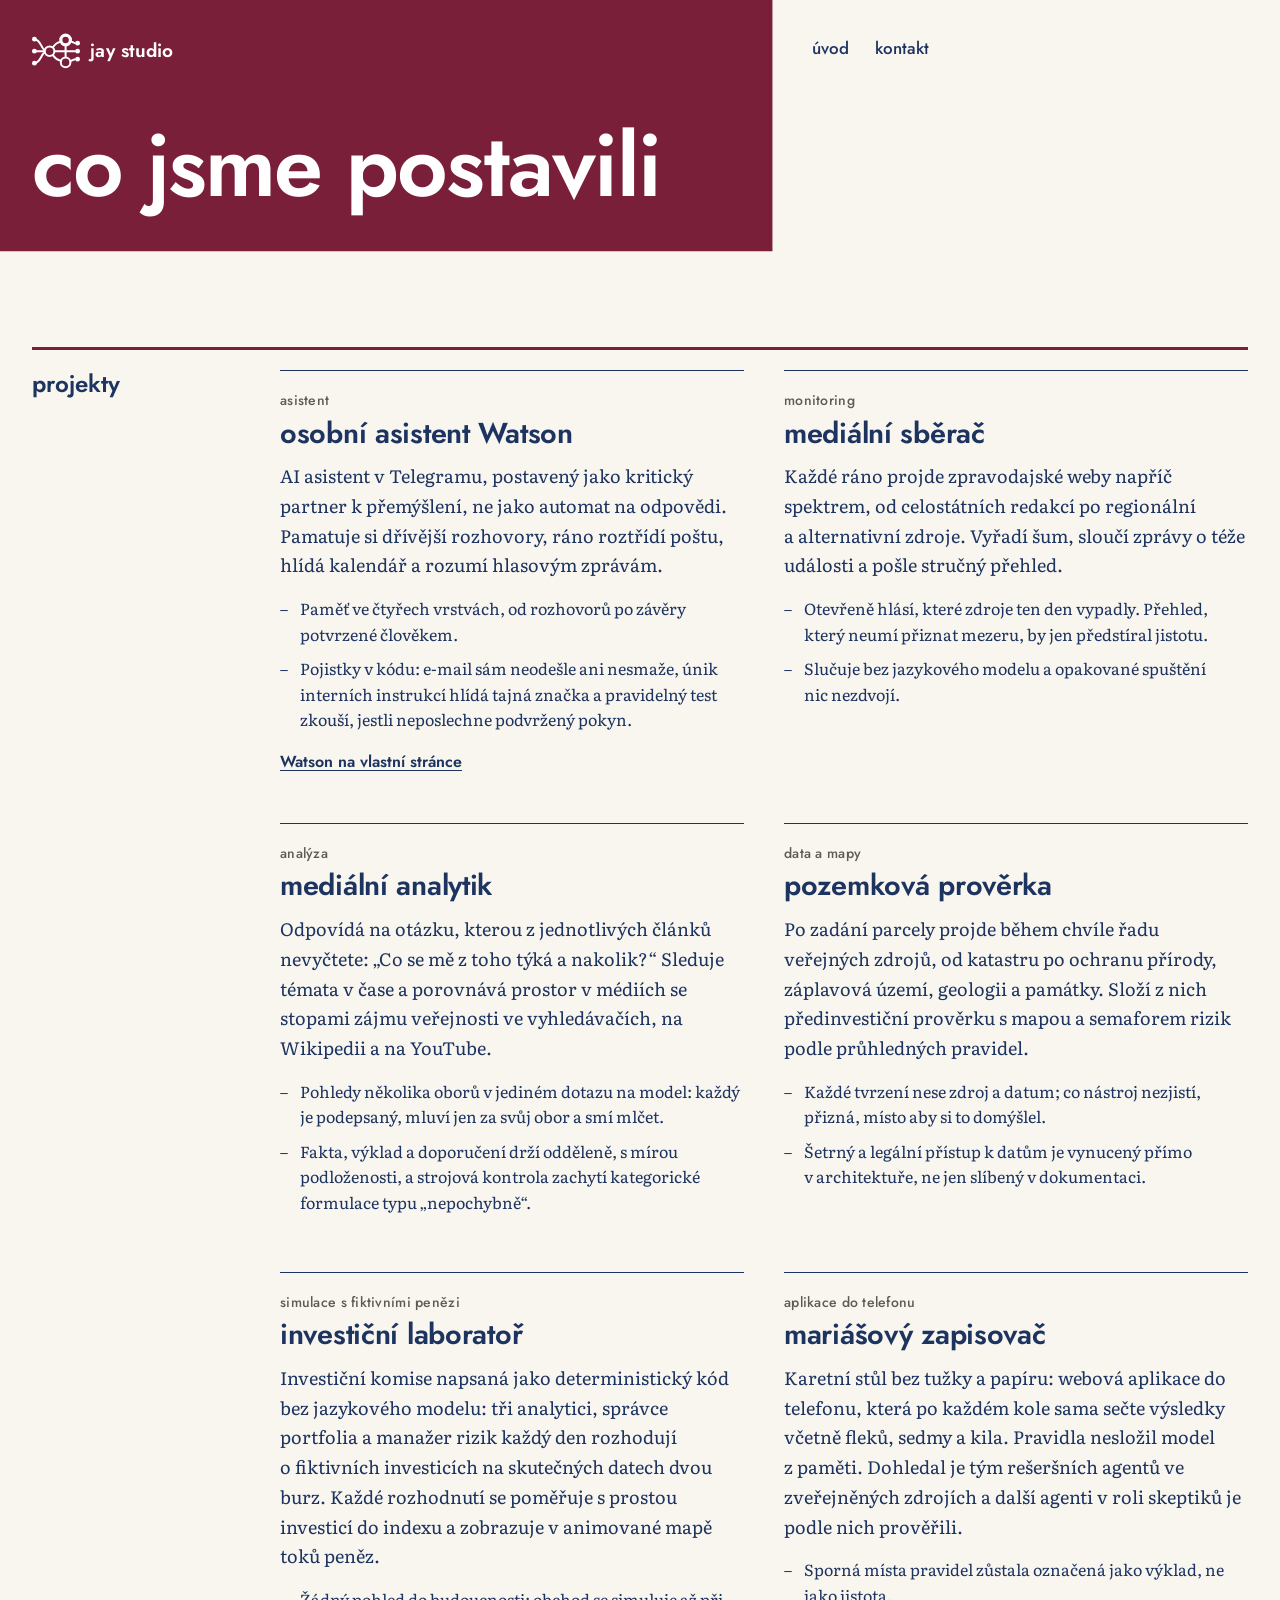
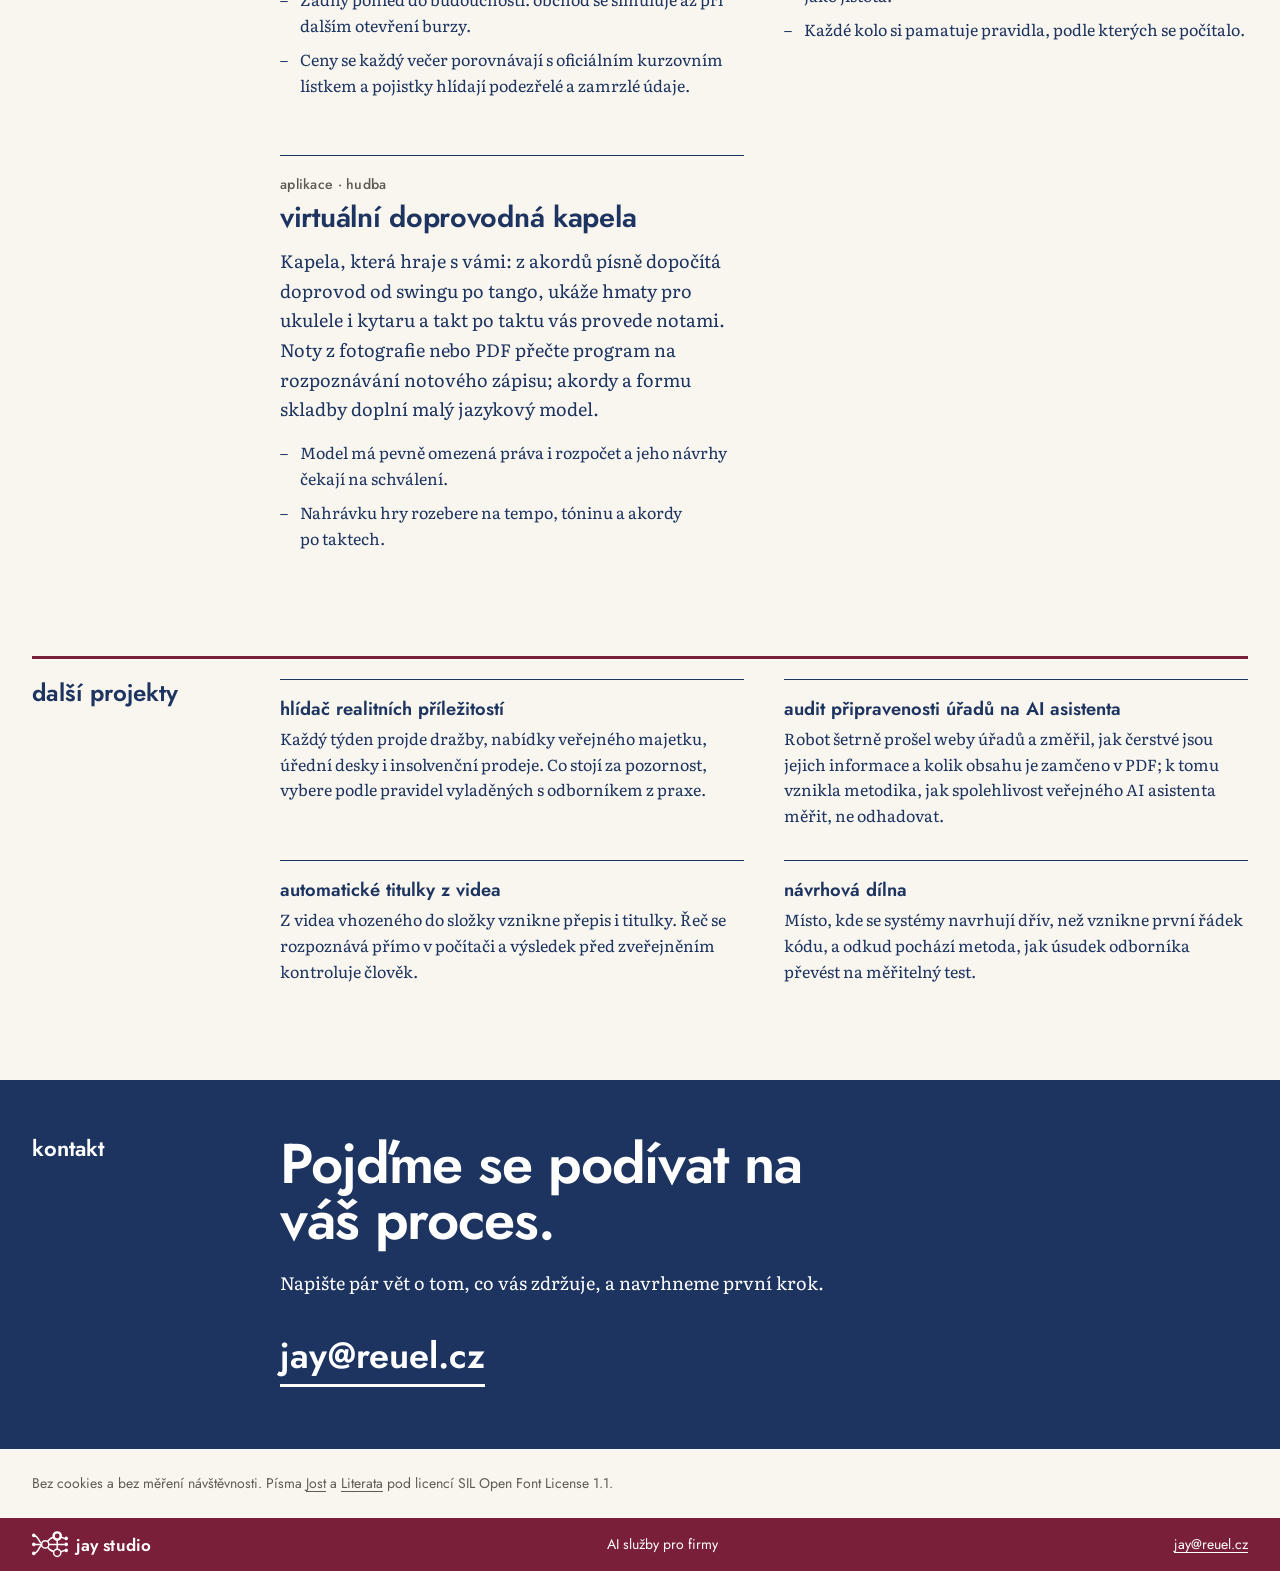
==== projekty/index.html @ 7215849c "Úvod jako jedna strana s kotvami, projekty pod skrytým logem, čtivější text - úvod: co děláme (bez p" ====
<!doctype html>
<html lang="cs">
<head>
<meta charset="utf-8">
<meta name="viewport" content="width=device-width, initial-scale=1">
<!-- Stránka je skrytá: vede na ni jen logo na úvodní stránce a v navigaci není.
     noindex: zatím ji vyhledávače nemají zařadit. -->
<meta name="robots" content="noindex">
<title>Projekty · Jay Studio</title>
<meta name="description" content="Co jsme postavili: osobní asistent, monitoring a analýza médií, data a mapy, simulace a aplikace.">
<meta name="theme-color" content="#7A1F3A">
<link rel="icon" href="/img/ikona.svg" type="image/svg+xml">
<link rel="preload" href="/fonts/Jost-SemiBold.woff2" as="font" type="font/woff2" crossorigin>
<link rel="preload" href="/fonts/Literata-Regular.woff2" as="font" type="font/woff2" crossorigin>
<link rel="stylesheet" href="/reuel.css">
</head>
<body>
<a class="preskocit" href="#obsah">Přeskočit na obsah</a>

<header class="hlava">
  <div class="obal hlava-mrizka">
    <div class="plocha nizka">
      <a class="znacka" href="/" aria-label="jay studio, úvodní stránka"><svg class="znak" aria-hidden="true"><use href="/img/logo.svg#znak"/></svg>jay studio</a>
      <h1>co jsme postavili</h1>
    </div>

    <div class="vedle">
      <nav class="navigace" aria-label="Navigace">
        <ul>
          <li><a href="/">úvod</a></li>
          <li><a href="#kontakt">kontakt</a></li>
        </ul>
      </nav>
    </div>
  </div>
</header>

<main id="obsah">

  <section id="projekty" class="obal oddil">
    <h2>projekty</h2>
    <div class="karty">

      <article class="karta" id="watson">
        <p class="stitek">asistent</p>
        <h3>osobní asistent Watson</h3>
        <p class="vystizne">AI asistent v&nbsp;Telegramu, postavený jako kritický partner k&nbsp;přemýšlení, ne jako automat na odpovědi. Pamatuje si dřívější rozhovory, ráno roztřídí poštu, hlídá kalendář a&nbsp;rozumí hlasovým zprávám.</p>
        <ul class="body">
          <li>Paměť ve čtyřech vrstvách, od rozhovorů po závěry potvrzené člověkem.</li>
          <li>Pojistky v&nbsp;kódu: e-mail sám neodešle ani nesmaže, únik interních instrukcí hlídá tajná značka a&nbsp;pravidelný test zkouší, jestli neposlechne podvržený pokyn.</li>
        </ul>
        <p class="dal"><a href="/watson/">Watson na vlastní stránce</a></p>
      </article>

      <article class="karta" id="sberac">
        <p class="stitek">monitoring</p>
        <h3>mediální sběrač</h3>
        <p class="vystizne">Každé ráno projde zpravodajské weby napříč spektrem, od celostátních redakcí po regionální a&nbsp;alternativní zdroje. Vyřadí šum, sloučí zprávy o&nbsp;téže události a&nbsp;pošle stručný přehled.</p>
        <ul class="body">
          <li>Otevřeně hlásí, které zdroje ten den vypadly. Přehled, který neumí přiznat mezeru, by jen předstíral jistotu.</li>
          <li>Slučuje bez jazykového modelu a&nbsp;opakované spuštění nic nezdvojí.</li>
        </ul>
      </article>

      <article class="karta" id="analytik">
        <p class="stitek">analýza</p>
        <h3>mediální analytik</h3>
        <p class="vystizne">Odpovídá na otázku, kterou z&nbsp;jednotlivých článků nevyčtete: „Co se mě z&nbsp;toho týká a&nbsp;nakolik?“ Sleduje témata v&nbsp;čase a&nbsp;porovnává prostor v&nbsp;médiích se stopami zájmu veřejnosti ve vyhledávačích, na Wikipedii a&nbsp;na YouTube.</p>
        <ul class="body">
          <li>Pohledy několika oborů v&nbsp;jediném dotazu na model: každý je podepsaný, mluví jen za svůj obor a&nbsp;smí mlčet.</li>
          <li>Fakta, výklad a&nbsp;doporučení drží odděleně, s&nbsp;mírou podloženosti, a&nbsp;strojová kontrola zachytí kategorické formulace typu „nepochybně“.</li>
        </ul>
      </article>

      <article class="karta" id="pozemkovy-agent">
        <p class="stitek">data a&nbsp;mapy</p>
        <h3>pozemková prověrka</h3>
        <p class="vystizne">Po zadání parcely projde během chvíle řadu veřejných zdrojů, od katastru po ochranu přírody, záplavová území, geologii a&nbsp;památky. Složí z&nbsp;nich předinvestiční prověrku s&nbsp;mapou a&nbsp;semaforem rizik podle průhledných pravidel.</p>
        <ul class="body">
          <li>Každé tvrzení nese zdroj a&nbsp;datum; co nástroj nezjistí, přizná, místo aby si to domýšlel.</li>
          <li>Šetrný a&nbsp;legální přístup k&nbsp;datům je vynucený přímo v&nbsp;architektuře, ne jen slíbený v&nbsp;dokumentaci.</li>
        </ul>
      </article>

      <article class="karta" id="laborator">
        <p class="stitek">simulace s&nbsp;fiktivními penězi</p>
        <h3>investiční laboratoř</h3>
        <p class="vystizne">Investiční komise napsaná jako deterministický kód bez jazykového modelu: tři analytici, správce portfolia a&nbsp;manažer rizik každý den rozhodují o&nbsp;fiktivních investicích na skutečných datech dvou burz. Každé rozhodnutí se poměřuje s&nbsp;prostou investicí do indexu a&nbsp;zobrazuje v&nbsp;animované mapě toků peněz.</p>
        <ul class="body">
          <li>Žádný pohled do budoucnosti: obchod se simuluje až při dalším otevření burzy.</li>
          <li>Ceny se každý večer porovnávají s&nbsp;oficiálním kurzovním lístkem a&nbsp;pojistky hlídají podezřelé a&nbsp;zamrzlé údaje.</li>
        </ul>
      </article>

      <article class="karta" id="zapisovac">
        <p class="stitek">aplikace do telefonu</p>
        <h3>mariášový zapisovač</h3>
        <p class="vystizne">Karetní stůl bez tužky a&nbsp;papíru: webová aplikace do telefonu, která po každém kole sama sečte výsledky včetně fleků, sedmy a&nbsp;kila. Pravidla nesložil model z&nbsp;paměti. Dohledal je tým rešeršních agentů ve zveřejněných zdrojích a&nbsp;další agenti v&nbsp;roli skeptiků je podle nich prověřili.</p>
        <ul class="body">
          <li>Sporná místa pravidel zůstala označená jako výklad, ne jako jistota.</li>
          <li>Každé kolo si pamatuje pravidla, podle kterých se počítalo.</li>
        </ul>
      </article>

      <article class="karta" id="kapela">
        <p class="stitek">aplikace · hudba</p>
        <h3>virtuální doprovodná kapela</h3>
        <p class="vystizne">Kapela, která hraje s&nbsp;vámi: z&nbsp;akordů písně dopočítá doprovod od swingu po tango, ukáže hmaty pro ukulele i&nbsp;kytaru a&nbsp;takt po taktu vás provede notami. Noty z&nbsp;fotografie nebo PDF přečte program na rozpoznávání notového zápisu; akordy a&nbsp;formu skladby doplní malý jazykový model.</p>
        <ul class="body">
          <li>Model má pevně omezená práva i&nbsp;rozpočet a&nbsp;jeho návrhy čekají na schválení.</li>
          <li>Nahrávku hry rozebere na tempo, tóninu a&nbsp;akordy po taktech.</li>
        </ul>
      </article>

    </div>
  </section>

  <section id="dalsi" class="obal oddil">
    <h2>další projekty</h2>
    <ul class="dalsi">
      <li id="hlidac">
        <h3>hlídač realitních příležitostí</h3>
        <p>Každý týden projde dražby, nabídky veřejného majetku, úřední desky i&nbsp;insolvenční prodeje. Co stojí za pozornost, vybere podle pravidel vyladěných s&nbsp;odborníkem z&nbsp;praxe.</p>
      </li>
      <li id="audit">
        <h3>audit připravenosti úřadů na AI asistenta</h3>
        <p>Robot šetrně prošel weby úřadů a&nbsp;změřil, jak čerstvé jsou jejich informace a&nbsp;kolik obsahu je zamčeno v&nbsp;PDF; k&nbsp;tomu vznikla metodika, jak spolehlivost veřejného AI asistenta měřit, ne odhadovat.</p>
      </li>
      <li id="titulky">
        <h3>automatické titulky z&nbsp;videa</h3>
        <p>Z&nbsp;videa vhozeného do složky vznikne přepis i&nbsp;titulky. Řeč se rozpoznává přímo v&nbsp;počítači a&nbsp;výsledek před zveřejněním kontroluje člověk.</p>
      </li>
      <li id="dilna">
        <h3>návrhová dílna</h3>
        <p>Místo, kde se systémy navrhují dřív, než vznikne první řádek kódu, a&nbsp;odkud pochází metoda, jak úsudek odborníka převést na měřitelný test.</p>
      </li>
    </ul>
  </section>

  <section id="kontakt" class="zaver">
    <div class="obal">
      <h2>kontakt</h2>
      <div>
        <p class="velka">Pojďme se podívat na váš proces.</p>
        <p>Napište pár vět o&nbsp;tom, co vás zdržuje, a&nbsp;navrhneme první krok.</p>
        <a class="posta" href="mailto:jay@reuel.cz">jay@reuel.cz</a>
      </div>
    </div>
  </section>

</main>

<footer>
  <div class="obal poznamky">
    <p>Bez cookies a&nbsp;bez měření návštěvnosti. Písma <a href="/fonts/OFL-Jost.txt">Jost</a> a&nbsp;<a href="/fonts/OFL-Literata.txt">Literata</a> pod licencí SIL Open Font License&nbsp;1.1.</p>
  </div>
  <div class="pata">
    <div class="obal">
      <span class="znacka"><svg class="znak" aria-hidden="true"><use href="/img/logo.svg#znak"/></svg>jay studio</span>
      <span>AI služby pro firmy</span>
      <a href="mailto:jay@reuel.cz">jay@reuel.cz</a>
    </div>
  </div>
</footer>

</body>
</html>
---- reuel.css ----
/* reuel.cz: webový styl odvozený z grafických pravidel JAY STUDIO (verze 2).
   Stejné proměnné jako jay-studio.css, tiskové rozměry (mm, pt) převedené na rem.
   Princip: vínová staví stranu (jedna plocha vlevo nahoře, silné linky nad oddíly,
   pruh dole, čísla kroků), modrá nese obsah (text, tenké linky; jako plocha jen
   závěrečný kontakt). Čtyři barvy a bílá na plochách; žádné přechody, stíny,
   zaoblení ani ikony. Logo je znak ze schématu (img/logo.svg) se slovem „jay studio“,
   jednobarevné: bílé na ploše a pruhu, vínové na papíře (lišta s kotvami).
   Nic se nenačítá zvenku.
   Watsonovy stránky mají vlastní styl.css a tenhle soubor nepoužívají. */

/* ---------- písma: Jost a Literata, SIL Open Font License 1.1 (fonts/OFL-*.txt) ----------
   WOFF2 zúžené na latinku (U+0000-017F, obecná interpunkce, €, šipky); znak mimo
   tenhle rozsah vykreslí záložní písmo. Zdrojové .ttf leží vedle a slouží k novému
   zúžení (pyftsubset … --layout-features='*' --name-IDs='*' --flavor=woff2). */
@font-face { font-family: "Jost"; font-weight: 400; font-style: normal; font-display: swap; src: url("/fonts/Jost-Regular.woff2") format("woff2"); }
@font-face { font-family: "Jost"; font-weight: 500; font-style: normal; font-display: swap; src: url("/fonts/Jost-Medium.woff2") format("woff2"); }
@font-face { font-family: "Jost"; font-weight: 600; font-style: normal; font-display: swap; src: url("/fonts/Jost-SemiBold.woff2") format("woff2"); }
@font-face { font-family: "Literata"; font-weight: 400; font-style: normal; font-display: swap; src: url("/fonts/Literata-Regular.woff2") format("woff2"); }

:root {
  color-scheme: light;

  /* barvy: jen tyhle čtyři a bílá na plochách */
  --papir: #F9F6EF;   /* pozadí */
  --vinova: #7A1F3A;  /* plocha, silné linky, pruh, čísla kroků */
  --modra: #1D3461;   /* text, tenké linky, závěrečná plocha */
  --seda: #5F5B54;    /* popisky a vedlejší údaje */
  --bila: #FFFFFF;    /* písmo na vínové a modré ploše */

  /* písma */
  --titulkove: "Jost", Arial, sans-serif;     /* tituly, údaje, popisky */
  --textove: "Literata", Georgia, serif;      /* souvislý text */

  /* rozměry pro web */
  --sirka: 76rem;     /* nejširší obsah */
  --okraj: 1rem;      /* boční okraj na telefonu */
  --sloupec: 13rem;   /* levý sloupec s názvy oddílů */
  --mezera: 2.5rem;   /* mezi sloupci */
  --linka: 3px;       /* silná vínová linka nad oddílem */
  --vlas: 1px;        /* tenká modrá linka */
}

@media (min-width: 48rem) {
  :root { --okraj: 2rem; }
}

/* ---------- strana ---------- */
*, *::before, *::after { box-sizing: border-box; }

html {
  -webkit-text-size-adjust: 100%;
  text-size-adjust: 100%;
  scroll-behavior: smooth;
}

body {
  margin: 0;
  background: var(--papir);
  color: var(--modra);
  font-family: var(--textove);
  font-size: 1.125rem;
  line-height: 1.65;
  font-kerning: normal;
  overflow-wrap: break-word;
}

p, li { text-wrap: pretty; }
h1, h2, h3, h4 { text-wrap: balance; }
b, strong { font-weight: 600; }

a {
  color: inherit;
  text-decoration-thickness: 1px;
  text-underline-offset: .2em;
}
a:hover { color: var(--vinova); }

:focus-visible {
  outline: 3px solid var(--vinova);
  outline-offset: 3px;
}

::selection { background: var(--vinova); color: var(--bila); }

/* Obsah drží jednu šířku; na telefonu zbyde po stranách 1rem. */
.obal {
  width: min(var(--sirka), 100% - 2 * var(--okraj));
  margin-inline: auto;
}

/* Odkaz pro klávesnici: objeví se až po stisku Tabu. */
.preskocit {
  position: absolute;
  left: 1rem;
  top: -4rem;
  z-index: 10;
  padding: .5rem 1rem;
  background: var(--modra);
  color: var(--bila);
  font-family: var(--titulkove);
  font-weight: 500;
}
.preskocit:focus { top: 1rem; color: var(--bila); }
.preskocit:focus-visible { outline-color: var(--bila); }

/* ---------- hlavička: vínová plocha vlevo nahoře, údaje vpravo ---------- */
.hlava { overflow-x: clip; }

.hlava-mrizka { display: grid; }

/* Plocha sahá k levému okraji okna. Výplň za okraj obsahu dělá „stín“ bez rozmazání,
   oříznutý shora a zdola; nevzniká tím vodorovné posouvání. */
.plocha {
  position: relative;
  display: flex;
  flex-direction: column;
  justify-content: space-between;
  gap: 3.5rem;
  min-height: 21rem;
  padding: 1.25rem 0 2rem;
  background: var(--vinova);
  color: var(--bila);
  box-shadow: 0 0 0 100vmax var(--vinova);
  clip-path: inset(0 -100vmax);
}

.plocha :focus-visible { outline-color: var(--bila); }

/* Logo: znak (zjednodušené schéma, img/logo.svg) a slovo „jay studio“. Barvu drží
   i při najetí. Na úvodní stránce vede na projekty jako skryté tlačítko (.skryte),
   proto při najetí nic nenapovídá; logo, které vede domů, se podtrhne. */
.znacka, a.znacka:hover {
  color: var(--bila);
}
.znacka {
  display: inline-flex;
  align-items: center;
  gap: .65rem;
  font-family: var(--titulkove);
  font-weight: 600;
  font-size: 1.1875rem;
  line-height: 1.2;
  letter-spacing: .005em;
  text-decoration: none;
}
a.znacka:not(.skryte):hover { text-decoration: underline; }
.znak {
  flex: none;
  width: 3rem;
  height: 2.4rem;
}
.plocha .znacka { align-self: flex-start; }

/* Nízká plocha: stránky, které nejsou úvodní (projekty, 404). */
.plocha.nizka { min-height: 15rem; }

.plocha h1 {
  margin: 0;
  font-family: var(--titulkove);
  font-weight: 600;
  font-size: clamp(2.75rem, 1.2rem + 5.4vw, 5.5rem);
  line-height: .92;
  letter-spacing: -.02em;
}

.vedle {
  display: flex;
  flex-direction: column;
  gap: 2rem;
  padding-top: 1.25rem;
}

.navigace ul {
  list-style: none;
  margin: 0;
  padding: 0;
  display: flex;
  flex-wrap: wrap;
  gap: .4rem 1.6rem;
  font-family: var(--titulkove);
  font-weight: 500;
  font-size: 1.0625rem;
}
.navigace a {
  text-decoration: none;
  border-bottom: var(--vlas) solid transparent;
}
.navigace a:hover { border-bottom-color: var(--vinova); }

@media (min-width: 60rem) {
  .hlava-mrizka {
    grid-template-columns: minmax(0, 1.7fr) minmax(0, 1fr);
    column-gap: var(--mezera);
  }
  .plocha {
    min-height: min(36rem, 82vh);
    padding: 2rem 2.5rem 2.75rem 0;
    clip-path: inset(0 0 0 -100vmax);
  }
  .vedle {
    justify-content: space-between;
    padding-top: 2.1rem;
  }
}

/* ---------- schéma v hlavičce: kód, model, člověk ---------- */
.schema { margin: 0; }
.schema svg {
  display: block;
  width: 100%;
  max-width: 30rem;
  height: auto;
}
.schema figcaption {
  margin-top: 1rem;
  font-family: var(--titulkove);
  font-weight: 500;
  font-size: 1.0625rem;
  line-height: 1.5;
}
.schema figcaption span { display: block; }

.schema .hrana { fill: none; stroke: var(--modra); stroke-width: 1.3; }
.schema .vodic { fill: none; stroke: var(--modra); stroke-width: 1; stroke-dasharray: 2 5; }
.schema .prsten { fill: none; stroke: var(--vinova); stroke-width: 1; stroke-dasharray: 3 6; }
.schema .prsten.modry { stroke: var(--modra); }
.schema .zdroj { fill: var(--modra); }
.schema .vysledek { fill: var(--vinova); }
.schema .uzel { fill: var(--papir); stroke: var(--modra); stroke-width: 1.5; }
.schema .uzel.model { stroke: var(--vinova); stroke-width: 2.5; }
.schema text {
  font-family: var(--titulkove);
  font-weight: 500;
  font-size: 16px;
  fill: var(--modra);
  text-anchor: middle;
  dominant-baseline: central;
}
.schema text.popisek { font-size: 15px; font-weight: 400; fill: var(--seda); }
.schema text.popisek.vlevo { text-anchor: start; }
.schema text.popisek.vpravo { text-anchor: end; }
.schema .puls { display: none; }

/* Pohyb jen pro ty, kdo ho nevypnuli: čáry se nakreslí a po nich jednou proběhnou
   pulsy. Všechno doběhne do 4,5 s a schéma pak zůstane v klidu, takže není potřeba
   tlačítko Pozastavit (WCAG 2.2.2). Uzly a popisky jsou vidět hned, takže schéma
   nikdy není prázdné. Mimo animaci leží čárka pulsu před začátkem čáry (posun 8),
   takže není vidět ani před startem, ani po doběhnutí. */
@media (prefers-reduced-motion: no-preference) {
  .schema .hrana {
    stroke-dasharray: 1;
    animation: kresba 1.1s cubic-bezier(.4, 0, .2, 1) var(--d, 0s) both;
  }
  .schema .puls {
    display: inline;
    fill: none;
    stroke: var(--vinova);
    stroke-width: 3.2;
    stroke-linecap: round;
    stroke-dasharray: 4 200;
    stroke-dashoffset: 8;
    animation: puls .7s cubic-bezier(.4, 0, .2, 1) var(--d, 0s) 1;
  }
  .schema .prsten.toci {
    transform-box: fill-box;
    transform-origin: center;
    animation: toc 4s cubic-bezier(.4, 0, .2, 1) 1 both;
  }
}

@keyframes kresba { from { stroke-dashoffset: 1; } to { stroke-dashoffset: 0; } }
@keyframes puls { from { stroke-dashoffset: 8; } to { stroke-dashoffset: -104; } }
@keyframes toc { to { transform: rotate(360deg); } }

@media (prefers-reduced-motion: reduce) {
  html { scroll-behavior: auto; }
}

/* ---------- lišta s kotvami: objeví se, až hlavička odjede z okna ----------
   Řídí ji posun stránky (scroll-driven animations), žádný skript. Prohlížeč, který to
   neumí, lištu neukáže vůbec a stačí mu navigace v hlavičce. Skrytá lišta má
   visibility: hidden, takže na ni nedojde Tab ani čtečka; viditelnou (a klikatelnou)
   se stane až v půlce náběhu, ne jako průhledný pruh. Při nízkém okně (velké
   přiblížení) by zabrala moc místa, tam se nezobrazí. */
:root { --lista: 3.5rem; }
.lista { display: none; }

@supports (animation-timeline: view()) and (timeline-scope: --a) {
  body { timeline-scope: --hlava; }
  .hlava { view-timeline: --hlava block; }
  html:has(.lista) { scroll-padding-top: var(--lista); }

  .lista {
    display: block;
    position: fixed;
    inset: 0 0 auto;
    z-index: 5;
    background: var(--papir);
    border-bottom: var(--vlas) solid var(--modra);
    visibility: hidden;
    animation: lista linear both;
    animation-timeline: --hlava;
    animation-range: exit-crossing 85% exit-crossing 100%;
  }
}
@keyframes lista {
  from { visibility: hidden; opacity: 0; }
  50% { visibility: hidden; opacity: .5; }
  to { visibility: visible; opacity: 1; }
}
@media (max-height: 30rem) {
  .lista { display: none !important; }
  html:has(.lista) { scroll-padding-top: 0; }
}

.lista .obal {
  display: flex;
  flex-wrap: wrap;
  align-items: center;
  justify-content: space-between;
  gap: .25rem 1.25rem;
  min-height: var(--lista);
  padding: .45rem 0;
}
.lista .znacka, .lista a.znacka:hover { color: var(--vinova); }
.lista .znacka { font-size: 1.0625rem; gap: .5rem; }
.lista .znak { width: 2.25rem; height: 1.8rem; }
.lista ul {
  list-style: none;
  margin: 0;
  padding: 0;
  display: flex;
  flex-wrap: wrap;
  gap: .25rem 1.25rem;
  font-family: var(--titulkove);
  font-weight: 500;
  font-size: 1rem;
}
.lista ul a { text-decoration: none; border-bottom: var(--vlas) solid transparent; }
.lista ul a:hover { border-bottom-color: var(--vinova); }

/* Na telefonu se slovo vedle znaku nevejde; jméno odkazu drží aria-label.
   Na nejužších displejích se zúží mezery, aby lišta zůstala na jednom řádku. */
@media (max-width: 28rem) {
  .lista .slovo { display: none; }
}
@media (max-width: 21rem) {
  .lista .obal, .lista ul { gap: .25rem .75rem; }
}

/* ---------- úvod pod hlavičkou ---------- */
.uvod-blok { padding-top: 3rem; }

.uvod {
  max-width: 46rem;
  margin: 0;
  font-size: clamp(1.25rem, 1rem + 1vw, 1.6rem);
  line-height: 1.45;
}

.akce {
  display: flex;
  flex-wrap: wrap;
  align-items: baseline;
  gap: 1rem 2rem;
  margin: 2rem 0 0;
  font-family: var(--titulkove);
}

/* Hlavní výzva: silná vínová linka pod textem místo tlačítka. */
.vyzva {
  font-weight: 600;
  font-size: 1.2rem;
  text-decoration: none;
  border-bottom: var(--linka) solid var(--vinova);
  padding-bottom: .15rem;
}
.odkaz { font-weight: 500; }

/* ---------- oddíl: silná vínová linka, název vlevo, obsah vpravo ---------- */
.oddil {
  display: grid;
  gap: 1.5rem;
  margin-top: 4.5rem;
  padding-top: 1.25rem;
  border-top: var(--linka) solid var(--vinova);
  scroll-margin-top: 1.5rem;
}
.oddil > * { min-width: 0; }
.oddil > h2 {
  margin: 0;
  font-family: var(--titulkove);
  font-weight: 600;
  font-size: 1.875rem;
  line-height: 1.15;
}

@media (min-width: 60rem) {
  .oddil {
    grid-template-columns: var(--sloupec) minmax(0, 1fr);
    column-gap: var(--mezera);
    margin-top: 6rem;
  }
  /* Vedle obsahu v levém sloupci stačí menší název; nad obsahem ho nese velikost. */
  .oddil > h2 { font-size: 1.5rem; }
}

.podnadpis {
  margin: 3.5rem 0 1.25rem;
  font-family: var(--titulkove);
  font-weight: 600;
  font-size: 1.2rem;
}

/* odrážky s pomlčkou */
ul.body { list-style: none; margin: 0; padding: 0; }
ul.body li { position: relative; padding-left: 1.25rem; margin-bottom: .55rem; }
ul.body li::before { content: "–"; position: absolute; left: 0; }

/* ---------- co děláme ---------- */
.sluzby {
  list-style: none;
  margin: 0;
  padding: 0;
  display: grid;
  grid-template-columns: repeat(auto-fill, minmax(min(100%, 22rem), 1fr));
  gap: 2.75rem var(--mezera);
}
.sluzby li { border-top: var(--vlas) solid var(--modra); padding-top: 1.1rem; }
.sluzby h3 {
  margin: 0 0 .5rem;
  font-family: var(--titulkove);
  font-weight: 600;
  font-size: 1.25rem;
  line-height: 1.2;
}
.sluzby p { margin: 0; max-width: 34rem; }

/* ---------- jak pracujeme: kroky, na jejichž pořadí záleží ---------- */
ol.kroky {
  list-style: none;
  margin: 0;
  padding: 0;
  counter-reset: k;
  display: grid;
  grid-template-columns: repeat(auto-fill, minmax(min(100%, 27rem), 1fr));
  gap: 2.25rem var(--mezera);
}
ol.kroky li { counter-increment: k; position: relative; padding-left: 3.25rem; }
ol.kroky li::before {
  content: counter(k);
  position: absolute;
  left: 0;
  top: -.3rem;
  font-family: var(--titulkove);
  font-weight: 600;
  font-size: 2.5rem;
  line-height: 1;
  color: var(--vinova);
}
ol.kroky h3 {
  margin: 0 0 .4rem;
  font-family: var(--titulkove);
  font-weight: 600;
  font-size: 1.25rem;
  line-height: 1.2;
}
ol.kroky p { margin: 0; max-width: 34rem; }

.zasady {
  display: grid;
  grid-template-columns: repeat(auto-fill, minmax(min(100%, 24rem), 1fr));
  gap: .4rem var(--mezera);
}
.zasady strong { font-family: var(--titulkove); font-weight: 600; }

/* ---------- projekty ---------- */
.karty {
  display: grid;
  grid-template-columns: repeat(auto-fill, minmax(min(100%, 24rem), 1fr));
  gap: 3rem var(--mezera);
}
.karta {
  border-top: var(--vlas) solid var(--modra);
  padding-top: 1.1rem;
  scroll-margin-top: 1.5rem;
}
/* Karta, na kterou vede přímý odkaz (např. /projekty/#watson), dostane silnou vínovou linku. */
.karta:target, .dalsi li:target {
  border-top: var(--linka) solid var(--vinova);
  padding-top: calc(1.1rem - 2px);
}
.stitek {
  margin: 0 0 .35rem;
  font-family: var(--titulkove);
  font-weight: 500;
  font-size: .875rem;
  letter-spacing: .02em;
  color: var(--seda);
}
.karta h3 {
  margin: 0 0 .75rem;
  font-family: var(--titulkove);
  font-weight: 600;
  font-size: clamp(1.45rem, 1.1rem + 1vw, 1.8rem);
  line-height: 1.1;
  letter-spacing: -.01em;
}
.karta .vystizne { margin: 0 0 1rem; }
.karta ul.body { font-size: 1rem; line-height: 1.6; }
.karta .vystizne, .karta ul.body, .dalsi p { max-width: 34rem; }
.karta .dal {
  margin: 1rem 0 0;
  font-family: var(--titulkove);
  font-weight: 600;
  font-size: 1rem;
}

.dalsi {
  list-style: none;
  margin: 0;
  padding: 0;
  display: grid;
  grid-template-columns: repeat(auto-fill, minmax(min(100%, 24rem), 1fr));
  gap: 2rem var(--mezera);
}
.dalsi li {
  border-top: var(--vlas) solid var(--modra);
  padding-top: 1.1rem;
  scroll-margin-top: 1.5rem;
  font-size: 1rem;
  line-height: 1.6;
}
.dalsi h3 {
  margin: 0 0 .4rem;
  font-family: var(--titulkove);
  font-weight: 600;
  font-size: 1.15rem;
  line-height: 1.2;
}
.dalsi p { margin: 0; }

/* ---------- kontakt: modrá plocha jako závěrečný snímek ---------- */
.zaver {
  margin-top: 6rem;
  padding: 3.5rem 0 4rem;
  background: var(--modra);
  color: var(--bila);
  scroll-margin-top: 0;
}
.zaver .obal { display: grid; gap: 1.25rem; }
.zaver .obal > * { min-width: 0; }
.zaver h2 {
  margin: 0;
  font-family: var(--titulkove);
  font-weight: 600;
  font-size: 1.375rem;
  line-height: 1.15;
}
.zaver .velka {
  margin: 0 0 1.25rem;
  font-family: var(--titulkove);
  font-weight: 600;
  font-size: clamp(2rem, 1rem + 3.4vw, 3.5rem);
  line-height: 1;
  letter-spacing: -.02em;
}
.zaver p { max-width: 40rem; margin: 0 0 1.75rem; }
.zaver a { color: var(--bila); }
.zaver :focus-visible { outline-color: var(--bila); }
.posta {
  font-family: var(--titulkove);
  font-weight: 600;
  font-size: clamp(1.5rem, 1rem + 2vw, 2.25rem);
  text-decoration: none;
  border-bottom: var(--linka) solid var(--bila);
  padding-bottom: .1rem;
}
@media (min-width: 60rem) {
  .zaver .obal {
    grid-template-columns: var(--sloupec) minmax(0, 1fr);
    column-gap: var(--mezera);
  }
}

/* ---------- patička: poznámky na papíře, vínový pruh dole ---------- */
.poznamky {
  padding: 1.5rem 0;
  font-family: var(--titulkove);
  font-size: .875rem;
  line-height: 1.5;
  color: var(--seda);
}
.poznamky p { margin: 0; }

.pata {
  background: var(--vinova);
  color: var(--bila);
  font-family: var(--titulkove);
  font-size: .875rem;
}
.pata .obal {
  display: flex;
  flex-wrap: wrap;
  justify-content: space-between;
  align-items: center;
  gap: .25rem 1.5rem;
  min-height: 3.25rem;
  padding: .75rem 0;
}
.pata .znacka { font-size: 1.0625rem; gap: .5rem; }
.pata .znak { width: 2.25rem; height: 1.8rem; }
.pata a { color: var(--bila); }
.pata :focus-visible { outline-color: var(--bila); }

/* ---------- stránka 404: pruh přitlačený ke dnu okna ---------- */
body:has(.chyba) {
  min-height: 100svh;
  display: flex;
  flex-direction: column;
}
.chyba { flex: 1; padding: 3rem 0 5rem; }
.chyba .akce { margin-top: 1.5rem; }
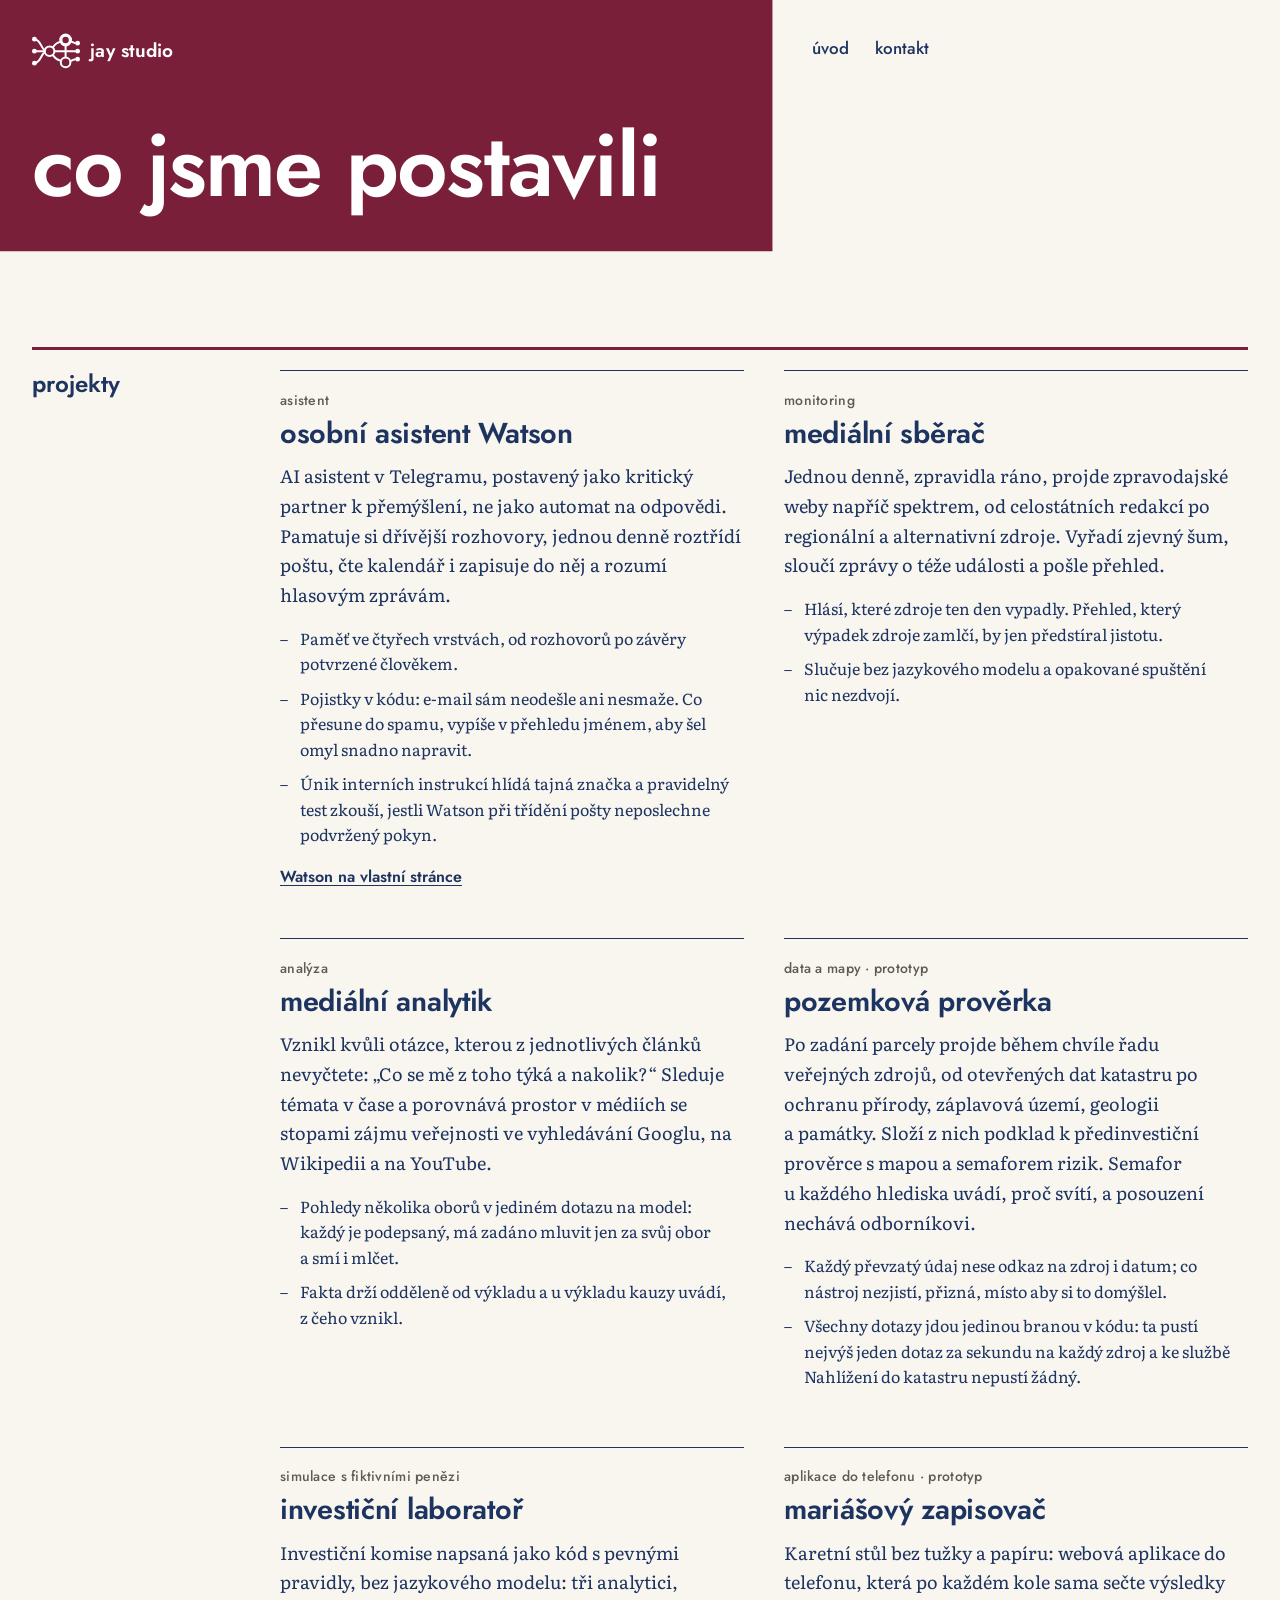
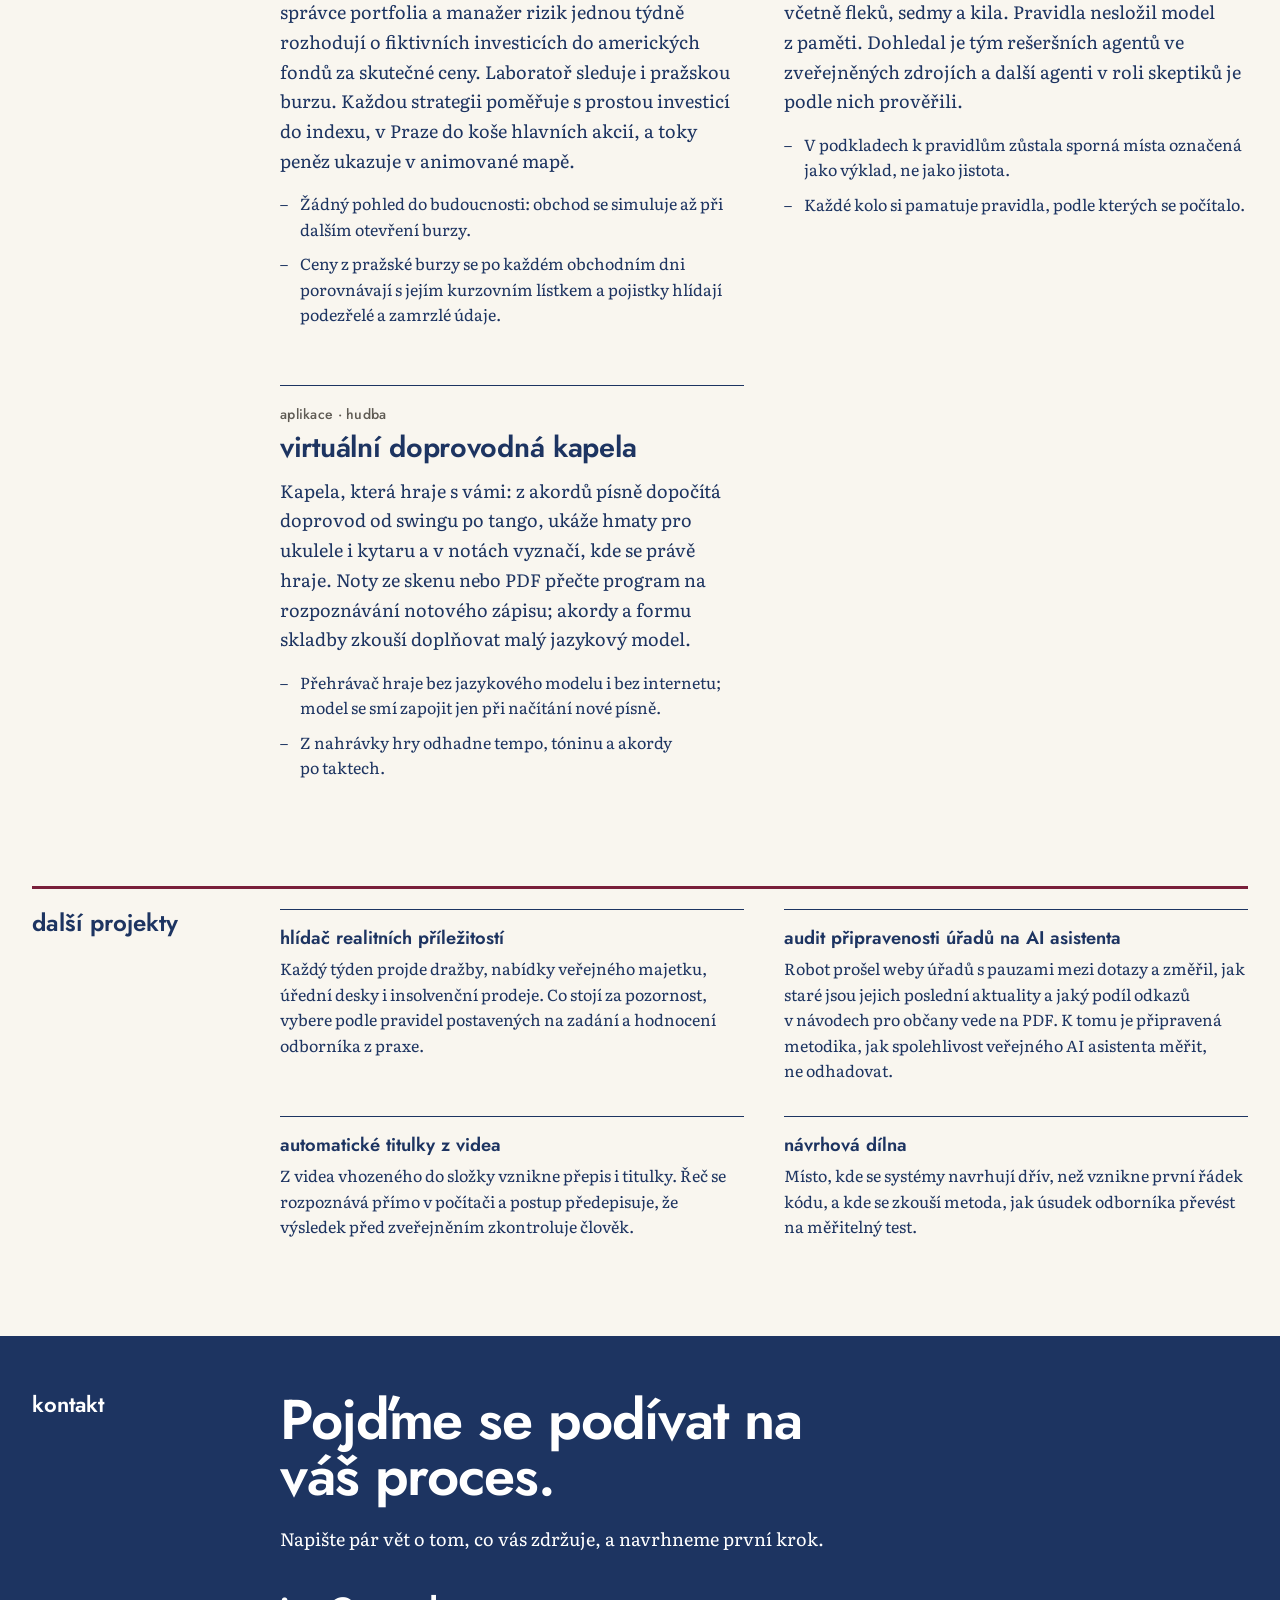
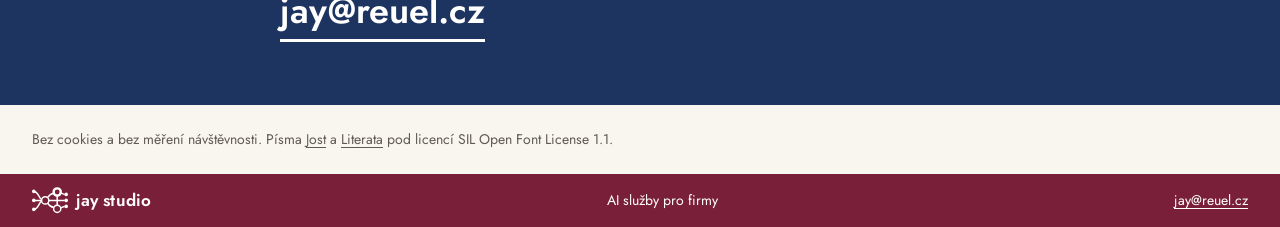
==== commit eec32c0e: "Karty projektů opravené podle posudků a ověřené proti kódu projektů Vypadla tvrzení, která projekty " ====
--- a/projekty/index.html
+++ b/projekty/index.html
@@ -44,10 +44,11 @@
       <article class="karta" id="watson">
         <p class="stitek">asistent</p>
         <h3>osobní asistent Watson</h3>
-        <p class="vystizne">AI asistent v&nbsp;Telegramu, postavený jako kritický partner k&nbsp;přemýšlení, ne jako automat na odpovědi. Pamatuje si dřívější rozhovory, ráno roztřídí poštu, hlídá kalendář a&nbsp;rozumí hlasovým zprávám.</p>
+        <p class="vystizne">AI asistent v&nbsp;Telegramu, postavený jako kritický partner k&nbsp;přemýšlení, ne jako automat na odpovědi. Pamatuje si dřívější rozhovory, jednou denně roztřídí poštu, čte kalendář i&nbsp;zapisuje do něj a&nbsp;rozumí hlasovým zprávám.</p>
         <ul class="body">
           <li>Paměť ve čtyřech vrstvách, od rozhovorů po závěry potvrzené člověkem.</li>
-          <li>Pojistky v&nbsp;kódu: e-mail sám neodešle ani nesmaže, únik interních instrukcí hlídá tajná značka a&nbsp;pravidelný test zkouší, jestli neposlechne podvržený pokyn.</li>
+          <li>Pojistky v&nbsp;kódu: e-mail sám neodešle ani nesmaže. Co přesune do spamu, vypíše v&nbsp;přehledu jménem, aby šel omyl snadno napravit.</li>
+          <li>Únik interních instrukcí hlídá tajná značka a&nbsp;pravidelný test zkouší, jestli Watson při třídění pošty neposlechne podvržený pokyn.</li>
         </ul>
         <p class="dal"><a href="/watson/">Watson na vlastní stránce</a></p>
       </article>
@@ -55,9 +56,9 @@
       <article class="karta" id="sberac">
         <p class="stitek">monitoring</p>
         <h3>mediální sběrač</h3>
-        <p class="vystizne">Každé ráno projde zpravodajské weby napříč spektrem, od celostátních redakcí po regionální a&nbsp;alternativní zdroje. Vyřadí šum, sloučí zprávy o&nbsp;téže události a&nbsp;pošle stručný přehled.</p>
+        <p class="vystizne">Jednou denně, zpravidla ráno, projde zpravodajské weby napříč spektrem, od celostátních redakcí po regionální a&nbsp;alternativní zdroje. Vyřadí zjevný šum, sloučí zprávy o&nbsp;téže události a&nbsp;pošle přehled.</p>
         <ul class="body">
-          <li>Otevřeně hlásí, které zdroje ten den vypadly. Přehled, který neumí přiznat mezeru, by jen předstíral jistotu.</li>
+          <li>Hlásí, které zdroje ten den vypadly. Přehled, který výpadek zdroje zamlčí, by jen předstíral jistotu.</li>
           <li>Slučuje bez jazykového modelu a&nbsp;opakované spuštění nic nezdvojí.</li>
         </ul>
       </article>
@@ -65,39 +66,39 @@
       <article class="karta" id="analytik">
         <p class="stitek">analýza</p>
         <h3>mediální analytik</h3>
-        <p class="vystizne">Odpovídá na otázku, kterou z&nbsp;jednotlivých článků nevyčtete: „Co se mě z&nbsp;toho týká a&nbsp;nakolik?“ Sleduje témata v&nbsp;čase a&nbsp;porovnává prostor v&nbsp;médiích se stopami zájmu veřejnosti ve vyhledávačích, na Wikipedii a&nbsp;na YouTube.</p>
+        <p class="vystizne">Vznikl kvůli otázce, kterou z&nbsp;jednotlivých článků nevyčtete: „Co se mě z&nbsp;toho týká a&nbsp;nakolik?“ Sleduje témata v&nbsp;čase a&nbsp;porovnává prostor v&nbsp;médiích se stopami zájmu veřejnosti ve vyhledávání Googlu, na Wikipedii a&nbsp;na YouTube.</p>
         <ul class="body">
-          <li>Pohledy několika oborů v&nbsp;jediném dotazu na model: každý je podepsaný, mluví jen za svůj obor a&nbsp;smí mlčet.</li>
-          <li>Fakta, výklad a&nbsp;doporučení drží odděleně, s&nbsp;mírou podloženosti, a&nbsp;strojová kontrola zachytí kategorické formulace typu „nepochybně“.</li>
+          <li>Pohledy několika oborů v&nbsp;jediném dotazu na model: každý je podepsaný, má zadáno mluvit jen za svůj obor a&nbsp;smí i&nbsp;mlčet.</li>
+          <li>Fakta drží odděleně od výkladu a&nbsp;u&nbsp;výkladu kauzy uvádí, z&nbsp;čeho vznikl.</li>
         </ul>
       </article>
 
       <article class="karta" id="pozemkovy-agent">
-        <p class="stitek">data a&nbsp;mapy</p>
+        <p class="stitek">data a&nbsp;mapy · prototyp</p>
         <h3>pozemková prověrka</h3>
-        <p class="vystizne">Po zadání parcely projde během chvíle řadu veřejných zdrojů, od katastru po ochranu přírody, záplavová území, geologii a&nbsp;památky. Složí z&nbsp;nich předinvestiční prověrku s&nbsp;mapou a&nbsp;semaforem rizik podle průhledných pravidel.</p>
+        <p class="vystizne">Po zadání parcely projde během chvíle řadu veřejných zdrojů, od otevřených dat katastru po ochranu přírody, záplavová území, geologii a&nbsp;památky. Složí z&nbsp;nich podklad k&nbsp;předinvestiční prověrce s&nbsp;mapou a&nbsp;semaforem rizik. Semafor u&nbsp;každého hlediska uvádí, proč svítí, a&nbsp;posouzení nechává odborníkovi.</p>
         <ul class="body">
-          <li>Každé tvrzení nese zdroj a&nbsp;datum; co nástroj nezjistí, přizná, místo aby si to domýšlel.</li>
-          <li>Šetrný a&nbsp;legální přístup k&nbsp;datům je vynucený přímo v&nbsp;architektuře, ne jen slíbený v&nbsp;dokumentaci.</li>
+          <li>Každý převzatý údaj nese odkaz na zdroj i&nbsp;datum; co nástroj nezjistí, přizná, místo aby si to domýšlel.</li>
+          <li>Všechny dotazy jdou jedinou branou v&nbsp;kódu: ta pustí nejvýš jeden dotaz za sekundu na každý zdroj a&nbsp;ke službě Nahlížení do katastru nepustí žádný.</li>
         </ul>
       </article>
 
       <article class="karta" id="laborator">
         <p class="stitek">simulace s&nbsp;fiktivními penězi</p>
         <h3>investiční laboratoř</h3>
-        <p class="vystizne">Investiční komise napsaná jako deterministický kód bez jazykového modelu: tři analytici, správce portfolia a&nbsp;manažer rizik každý den rozhodují o&nbsp;fiktivních investicích na skutečných datech dvou burz. Každé rozhodnutí se poměřuje s&nbsp;prostou investicí do indexu a&nbsp;zobrazuje v&nbsp;animované mapě toků peněz.</p>
+        <p class="vystizne">Investiční komise napsaná jako kód s&nbsp;pevnými pravidly, bez jazykového modelu: tři analytici, správce portfolia a&nbsp;manažer rizik jednou týdně rozhodují o&nbsp;fiktivních investicích do amerických fondů za skutečné ceny. Laboratoř sleduje i&nbsp;pražskou burzu. Každou strategii poměřuje s&nbsp;prostou investicí do indexu, v&nbsp;Praze do koše hlavních akcií, a&nbsp;toky peněz ukazuje v&nbsp;animované mapě.</p>
         <ul class="body">
           <li>Žádný pohled do budoucnosti: obchod se simuluje až při dalším otevření burzy.</li>
-          <li>Ceny se každý večer porovnávají s&nbsp;oficiálním kurzovním lístkem a&nbsp;pojistky hlídají podezřelé a&nbsp;zamrzlé údaje.</li>
+          <li>Ceny z&nbsp;pražské burzy se po každém obchodním dni porovnávají s&nbsp;jejím kurzovním lístkem a&nbsp;pojistky hlídají podezřelé a&nbsp;zamrzlé údaje.</li>
         </ul>
       </article>
 
       <article class="karta" id="zapisovac">
-        <p class="stitek">aplikace do telefonu</p>
+        <p class="stitek">aplikace do telefonu · prototyp</p>
         <h3>mariášový zapisovač</h3>
         <p class="vystizne">Karetní stůl bez tužky a&nbsp;papíru: webová aplikace do telefonu, která po každém kole sama sečte výsledky včetně fleků, sedmy a&nbsp;kila. Pravidla nesložil model z&nbsp;paměti. Dohledal je tým rešeršních agentů ve zveřejněných zdrojích a&nbsp;další agenti v&nbsp;roli skeptiků je podle nich prověřili.</p>
         <ul class="body">
-          <li>Sporná místa pravidel zůstala označená jako výklad, ne jako jistota.</li>
+          <li>V&nbsp;podkladech k&nbsp;pravidlům zůstala sporná místa označená jako výklad, ne jako jistota.</li>
           <li>Každé kolo si pamatuje pravidla, podle kterých se počítalo.</li>
         </ul>
       </article>
@@ -105,10 +106,10 @@
       <article class="karta" id="kapela">
         <p class="stitek">aplikace · hudba</p>
         <h3>virtuální doprovodná kapela</h3>
-        <p class="vystizne">Kapela, která hraje s&nbsp;vámi: z&nbsp;akordů písně dopočítá doprovod od swingu po tango, ukáže hmaty pro ukulele i&nbsp;kytaru a&nbsp;takt po taktu vás provede notami. Noty z&nbsp;fotografie nebo PDF přečte program na rozpoznávání notového zápisu; akordy a&nbsp;formu skladby doplní malý jazykový model.</p>
+        <p class="vystizne">Kapela, která hraje s&nbsp;vámi: z&nbsp;akordů písně dopočítá doprovod od swingu po tango, ukáže hmaty pro ukulele i&nbsp;kytaru a&nbsp;v&nbsp;notách vyznačí, kde se právě hraje. Noty ze skenu nebo PDF přečte program na rozpoznávání notového zápisu; akordy a&nbsp;formu skladby zkouší doplňovat malý jazykový model.</p>
         <ul class="body">
-          <li>Model má pevně omezená práva i&nbsp;rozpočet a&nbsp;jeho návrhy čekají na schválení.</li>
-          <li>Nahrávku hry rozebere na tempo, tóninu a&nbsp;akordy po taktech.</li>
+          <li>Přehrávač hraje bez jazykového modelu i&nbsp;bez internetu; model se smí zapojit jen při načítání nové písně.</li>
+          <li>Z&nbsp;nahrávky hry odhadne tempo, tóninu a&nbsp;akordy po taktech.</li>
         </ul>
       </article>
 
@@ -120,19 +121,19 @@
     <ul class="dalsi">
       <li id="hlidac">
         <h3>hlídač realitních příležitostí</h3>
-        <p>Každý týden projde dražby, nabídky veřejného majetku, úřední desky i&nbsp;insolvenční prodeje. Co stojí za pozornost, vybere podle pravidel vyladěných s&nbsp;odborníkem z&nbsp;praxe.</p>
+        <p>Každý týden projde dražby, nabídky veřejného majetku, úřední desky i&nbsp;insolvenční prodeje. Co stojí za pozornost, vybere podle pravidel postavených na zadání a&nbsp;hodnocení odborníka z&nbsp;praxe.</p>
       </li>
       <li id="audit">
         <h3>audit připravenosti úřadů na AI asistenta</h3>
-        <p>Robot šetrně prošel weby úřadů a&nbsp;změřil, jak čerstvé jsou jejich informace a&nbsp;kolik obsahu je zamčeno v&nbsp;PDF; k&nbsp;tomu vznikla metodika, jak spolehlivost veřejného AI asistenta měřit, ne odhadovat.</p>
+        <p>Robot prošel weby úřadů s&nbsp;pauzami mezi dotazy a&nbsp;změřil, jak staré jsou jejich poslední aktuality a&nbsp;jaký podíl odkazů v&nbsp;návodech pro občany vede na PDF. K&nbsp;tomu je připravená metodika, jak spolehlivost veřejného AI asistenta měřit, ne odhadovat.</p>
       </li>
       <li id="titulky">
         <h3>automatické titulky z&nbsp;videa</h3>
-        <p>Z&nbsp;videa vhozeného do složky vznikne přepis i&nbsp;titulky. Řeč se rozpoznává přímo v&nbsp;počítači a&nbsp;výsledek před zveřejněním kontroluje člověk.</p>
+        <p>Z&nbsp;videa vhozeného do složky vznikne přepis i&nbsp;titulky. Řeč se rozpoznává přímo v&nbsp;počítači a&nbsp;postup předepisuje, že výsledek před zveřejněním zkontroluje člověk.</p>
       </li>
       <li id="dilna">
         <h3>návrhová dílna</h3>
-        <p>Místo, kde se systémy navrhují dřív, než vznikne první řádek kódu, a&nbsp;odkud pochází metoda, jak úsudek odborníka převést na měřitelný test.</p>
+        <p>Místo, kde se systémy navrhují dřív, než vznikne první řádek kódu, a&nbsp;kde se zkouší metoda, jak úsudek odborníka převést na měřitelný test.</p>
       </li>
     </ul>
   </section>
